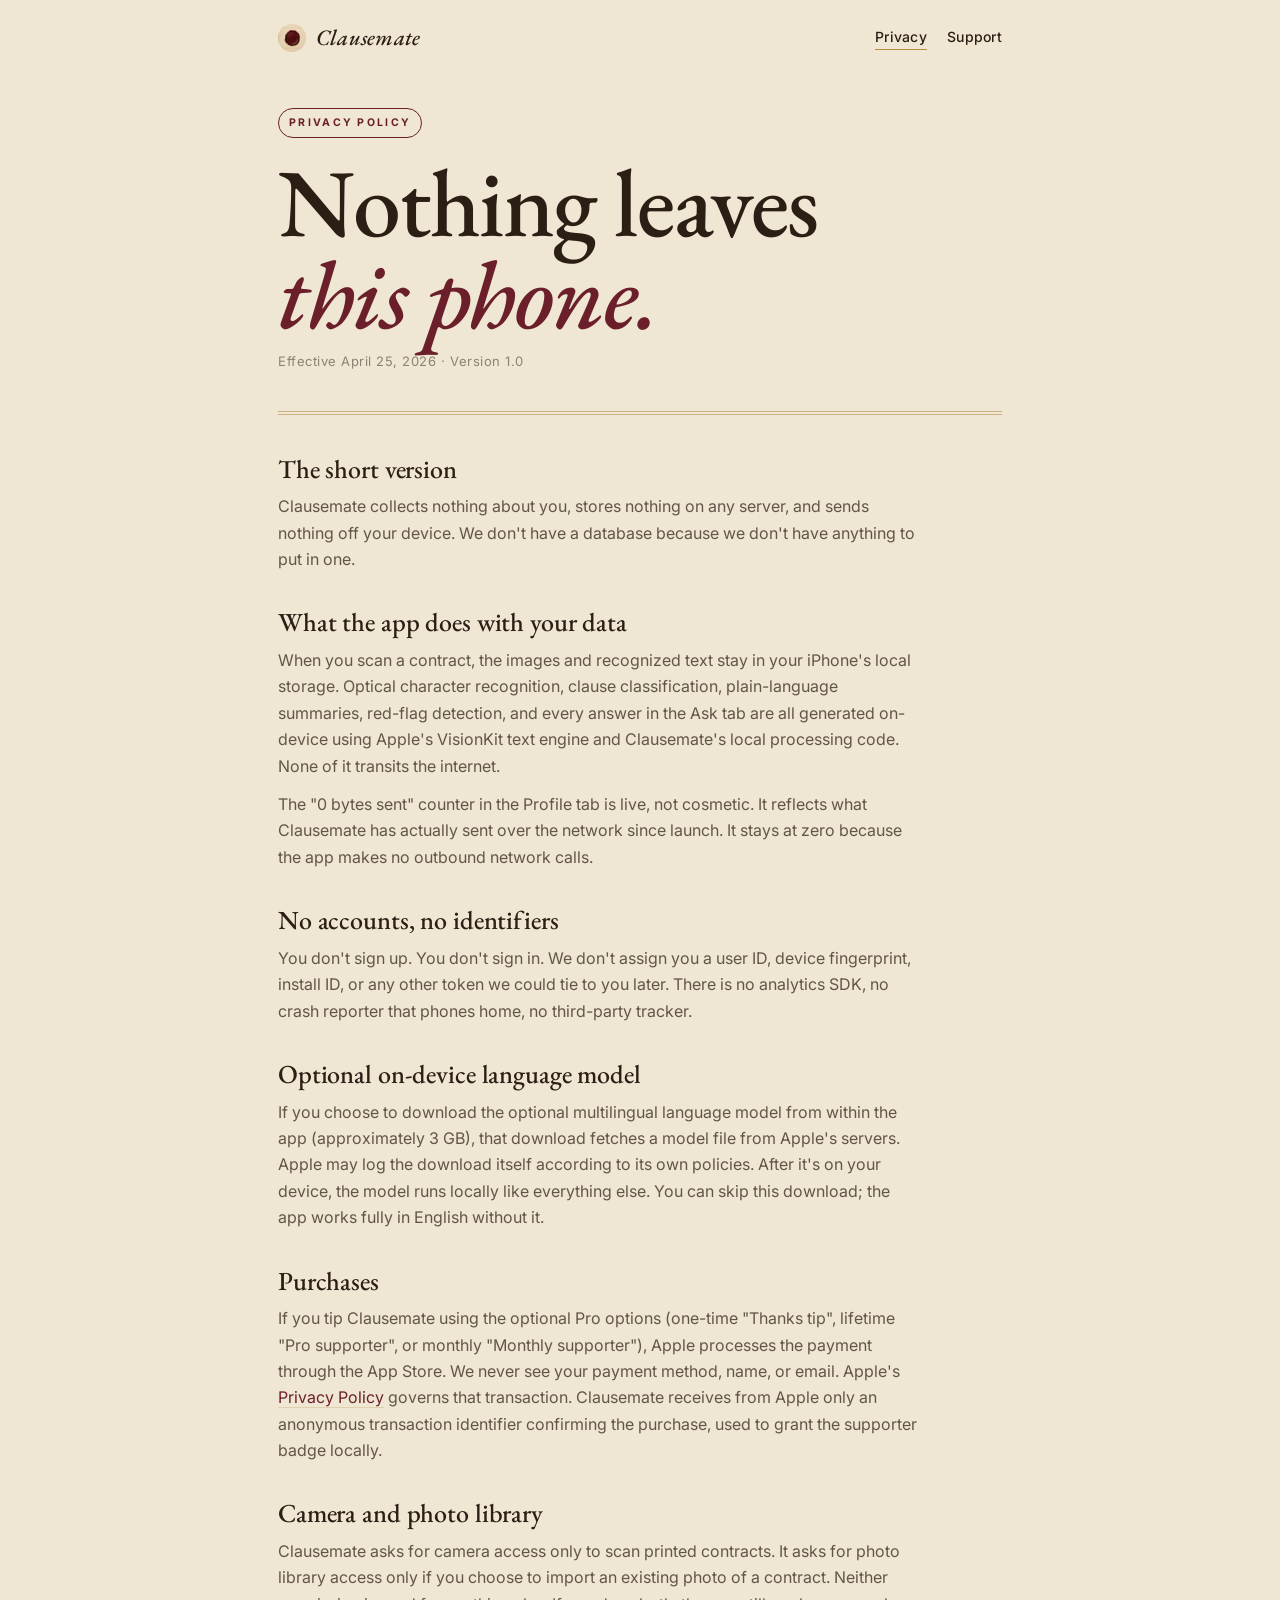
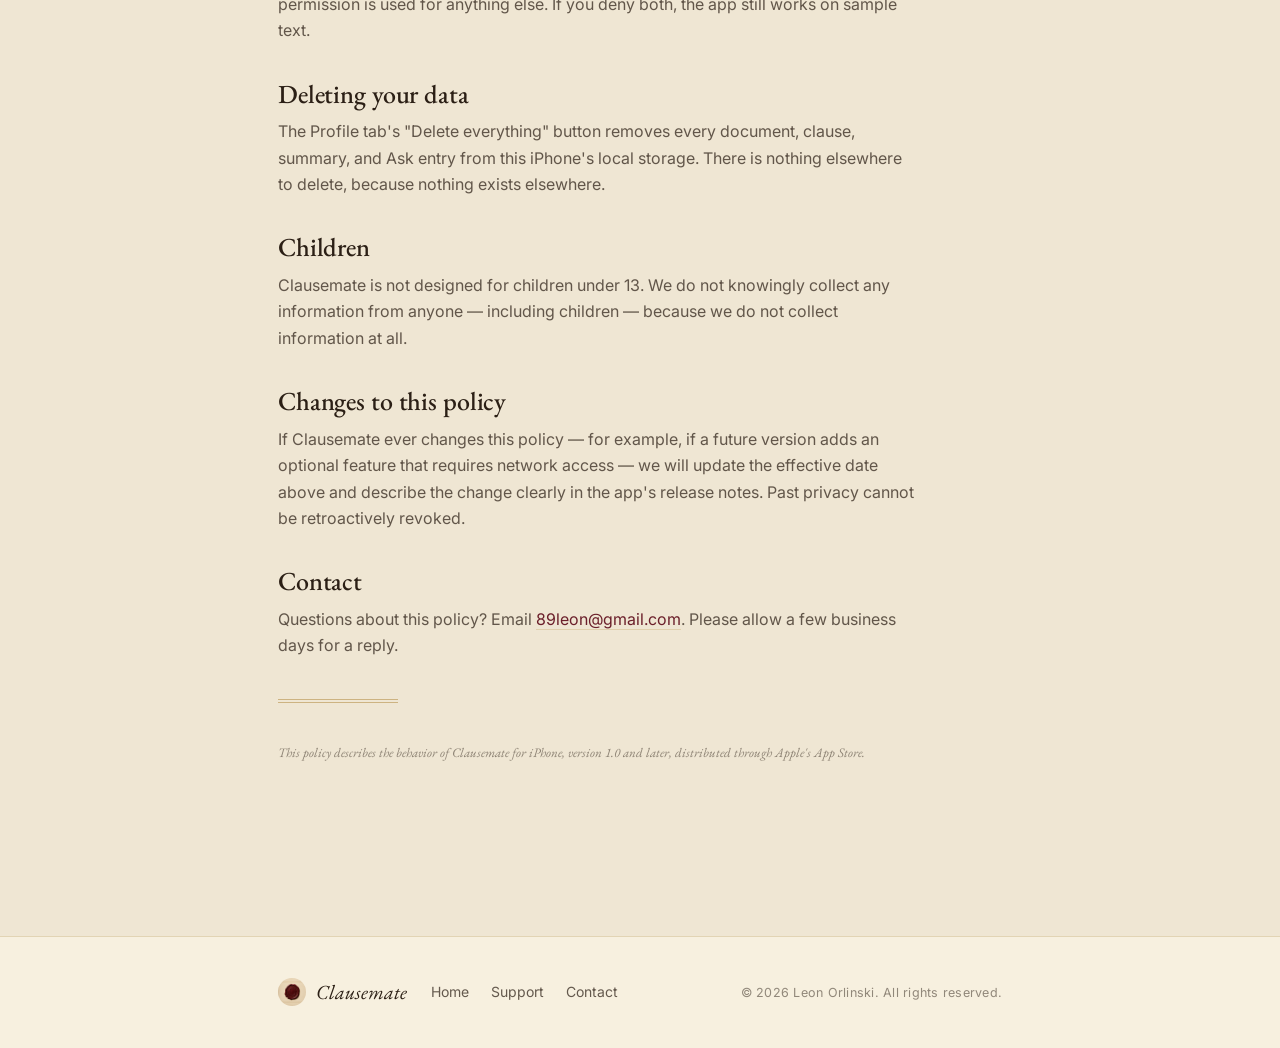
==== privacy.html @ b0a7e8f6 "Clausemate site — privacy, support, landing" ====
<!doctype html>
<html lang="en">
<head>
  <meta charset="utf-8">
  <meta name="viewport" content="width=device-width, initial-scale=1">
  <title>Privacy · Clausemate</title>
  <meta name="description" content="Clausemate does not collect any personal data. Every scan, summary, and question is processed on your iPhone. Zero bytes leave the device.">
  <link rel="icon" type="image/png" href="assets/icon.png">
  <link rel="preconnect" href="https://fonts.googleapis.com">
  <link rel="preconnect" href="https://fonts.gstatic.com" crossorigin>
  <link href="https://fonts.googleapis.com/css2?family=EB+Garamond:ital,wght@0,400;0,500;0,600;1,400&family=Inter:wght@400;500;600&display=swap" rel="stylesheet">
  <link rel="stylesheet" href="style.css">
</head>
<body>

  <header class="topbar">
    <div class="wrap">
      <a href="/" class="brand">
        <img src="assets/icon.png" alt="" class="seal-sm">
        <span class="brand-name">Clausemate</span>
      </a>
      <nav class="topnav">
        <a href="privacy.html" aria-current="page">Privacy</a>
        <a href="support.html">Support</a>
      </nav>
    </div>
  </header>

  <main class="doc wrap">
    <span class="kicker">PRIVACY POLICY</span>
    <h1 class="display">Nothing leaves<br><em>this phone.</em></h1>
    <p class="doc-meta">Effective April 25, 2026 · Version 1.0</p>

    <div class="rule"></div>

    <section class="doc-section">
      <h2>The short version</h2>
      <p>Clausemate collects nothing about you, stores nothing on any server, and sends nothing off your device. We don't have a database because we don't have anything to put in one.</p>
    </section>

    <section class="doc-section">
      <h2>What the app does with your data</h2>
      <p>When you scan a contract, the images and recognized text stay in your iPhone's local storage. Optical character recognition, clause classification, plain-language summaries, red-flag detection, and every answer in the Ask tab are all generated on-device using Apple's VisionKit text engine and Clausemate's local processing code. None of it transits the internet.</p>
      <p>The "0 bytes sent" counter in the Profile tab is live, not cosmetic. It reflects what Clausemate has actually sent over the network since launch. It stays at zero because the app makes no outbound network calls.</p>
    </section>

    <section class="doc-section">
      <h2>No accounts, no identifiers</h2>
      <p>You don't sign up. You don't sign in. We don't assign you a user ID, device fingerprint, install ID, or any other token we could tie to you later. There is no analytics SDK, no crash reporter that phones home, no third-party tracker.</p>
    </section>

    <section class="doc-section">
      <h2>Optional on-device language model</h2>
      <p>If you choose to download the optional multilingual language model from within the app (approximately 3 GB), that download fetches a model file from Apple's servers. Apple may log the download itself according to its own policies. After it's on your device, the model runs locally like everything else. You can skip this download; the app works fully in English without it.</p>
    </section>

    <section class="doc-section">
      <h2>Purchases</h2>
      <p>If you tip Clausemate using the optional Pro options (one-time "Thanks tip", lifetime "Pro supporter", or monthly "Monthly supporter"), Apple processes the payment through the App Store. We never see your payment method, name, or email. Apple's <a href="https://www.apple.com/legal/privacy/">Privacy Policy</a> governs that transaction. Clausemate receives from Apple only an anonymous transaction identifier confirming the purchase, used to grant the supporter badge locally.</p>
    </section>

    <section class="doc-section">
      <h2>Camera and photo library</h2>
      <p>Clausemate asks for camera access only to scan printed contracts. It asks for photo library access only if you choose to import an existing photo of a contract. Neither permission is used for anything else. If you deny both, the app still works on sample text.</p>
    </section>

    <section class="doc-section">
      <h2>Deleting your data</h2>
      <p>The Profile tab's "Delete everything" button removes every document, clause, summary, and Ask entry from this iPhone's local storage. There is nothing elsewhere to delete, because nothing exists elsewhere.</p>
    </section>

    <section class="doc-section">
      <h2>Children</h2>
      <p>Clausemate is not designed for children under 13. We do not knowingly collect any information from anyone — including children — because we do not collect information at all.</p>
    </section>

    <section class="doc-section">
      <h2>Changes to this policy</h2>
      <p>If Clausemate ever changes this policy — for example, if a future version adds an optional feature that requires network access — we will update the effective date above and describe the change clearly in the app's release notes. Past privacy cannot be retroactively revoked.</p>
    </section>

    <section class="doc-section">
      <h2>Contact</h2>
      <p>Questions about this policy? Email <a href="mailto:89leon@gmail.com">89leon@gmail.com</a>. Please allow a few business days for a reply.</p>
    </section>

    <div class="rule short"></div>
    <p class="doc-foot">This policy describes the behavior of Clausemate for iPhone, version 1.0 and later, distributed through Apple's App Store.</p>
  </main>

  <footer class="site-footer">
    <div class="wrap foot-wrap">
      <div class="foot-mark">
        <img src="assets/icon.png" alt="" class="seal-sm">
        <span>Clausemate</span>
      </div>
      <nav class="foot-links">
        <a href="/">Home</a>
        <a href="support.html">Support</a>
        <a href="mailto:89leon@gmail.com">Contact</a>
      </nav>
      <p class="copyright">© 2026 Leon Orlinski. All rights reserved.</p>
    </div>
  </footer>

</body>
</html>
---- style.css ----
/* ==== Clausemate web · editorial "Deed" aesthetic ================== */

:root {
  --parchment: #EFE6D3;
  --cream:     #F7F0DF;
  --paperline: #E2D4B4;
  --ink:       #2B1F15;
  --ink-2:     rgba(43, 31, 21, 0.72);
  --ink-3:     rgba(43, 31, 21, 0.50);
  --burgundy:  #6B1F2A;
  --burgundy-soft: rgba(107, 31, 42, 0.08);
  --gold:      #B38A3E;
  --gold-soft: rgba(179, 138, 62, 0.25);

  --rule-gold: rgba(179, 138, 62, 0.55);
  --display: "EB Garamond", "Iowan Old Style", "Hoefler Text", serif;
  --body:    "Inter", -apple-system, BlinkMacSystemFont, "Segoe UI", Helvetica, Arial, sans-serif;
}

* { box-sizing: border-box; }

html, body {
  margin: 0;
  padding: 0;
  background: var(--parchment);
  color: var(--ink);
  font-family: var(--body);
  -webkit-font-smoothing: antialiased;
  -moz-osx-font-smoothing: grayscale;
  line-height: 1.55;
  font-size: 16px;
}

a {
  color: var(--burgundy);
  text-decoration: none;
  border-bottom: 1px solid var(--gold-soft);
  transition: border-color .18s ease, color .18s ease;
}
a:hover { border-color: var(--burgundy); }

.wrap {
  max-width: 780px;
  margin: 0 auto;
  padding: 0 28px;
}

/* ---- Topbar --------------------------------------------------------- */

.topbar {
  padding: 24px 0 0;
}
.topbar .wrap {
  display: flex;
  align-items: center;
  justify-content: space-between;
  gap: 16px;
}
.brand {
  display: inline-flex;
  align-items: center;
  gap: 10px;
  font-family: var(--display);
  font-style: italic;
  font-weight: 500;
  font-size: 22px;
  color: var(--ink);
  border-bottom: none;
  letter-spacing: 0.01em;
}
.brand-name { line-height: 1; }
.seal-sm {
  width: 28px; height: 28px;
  border-radius: 50%;
  object-fit: cover;
  flex: 0 0 28px;
}
.topnav {
  display: inline-flex;
  gap: 20px;
  font-size: 14px;
  font-weight: 500;
  letter-spacing: 0.02em;
}
.topnav a {
  color: var(--ink);
  border-bottom: none;
  padding-bottom: 2px;
}
.topnav a[aria-current="page"] {
  border-bottom: 1px solid var(--gold);
}

/* ---- Hero ----------------------------------------------------------- */

.hero {
  padding: 72px 28px 56px;
}
.kicker {
  display: inline-block;
  font-size: 10.5px;
  font-weight: 700;
  letter-spacing: 0.22em;
  color: var(--burgundy);
  padding: 6px 10px;
  border: 1px solid var(--burgundy);
  border-radius: 999px;
  text-transform: uppercase;
  margin-bottom: 28px;
}
.display {
  font-family: var(--display);
  font-weight: 500;
  font-size: clamp(54px, 9vw, 96px);
  line-height: 0.96;
  margin: 0 0 24px;
  letter-spacing: -0.015em;
}
.display em {
  font-style: italic;
  color: var(--burgundy);
}
.display-sm {
  font-family: var(--display);
  font-weight: 500;
  font-size: clamp(32px, 5vw, 44px);
  line-height: 1.05;
  margin: 0 0 28px;
}
.display-sm em {
  font-style: italic;
  color: var(--burgundy);
}

.lede {
  font-family: var(--display);
  font-size: clamp(18px, 2vw, 22px);
  line-height: 1.45;
  color: var(--ink-2);
  max-width: 620px;
  margin: 0 0 32px;
}

.rule {
  height: 4px;
  position: relative;
  margin: 40px 0;
  border: none;
}
.rule::before,
.rule::after {
  content: "";
  position: absolute;
  left: 0;
  right: 0;
  height: 1px;
  background: var(--rule-gold);
}
.rule::before { top: 0; }
.rule::after  { bottom: 0; }
.rule.short {
  max-width: 120px;
  margin: 40px 0;
}

.cta-row {
  display: flex;
  align-items: center;
  gap: 20px;
  flex-wrap: wrap;
}
.appstore {
  display: inline-flex;
  align-items: baseline;
  gap: 8px;
  background: var(--ink);
  color: var(--parchment);
  padding: 14px 22px;
  border-radius: 999px;
  border-bottom: none;
  font-weight: 600;
  letter-spacing: 0.01em;
  transition: transform .2s ease, box-shadow .2s ease;
  box-shadow: 0 10px 24px rgba(43, 31, 21, 0.18);
}
.appstore:hover {
  transform: translateY(-1px);
  box-shadow: 0 14px 28px rgba(43, 31, 21, 0.24);
}
.appstore-caption {
  font-size: 10.5px;
  letter-spacing: 0.15em;
  text-transform: uppercase;
  color: var(--gold);
}
.appstore-name {
  font-family: var(--display);
  font-size: 18px;
  font-weight: 500;
  letter-spacing: 0.01em;
}
.cta-note {
  font-size: 13px;
  color: var(--ink-3);
  letter-spacing: 0.02em;
}

/* ---- Promises (3 cards) -------------------------------------------- */

.promises {
  padding: 24px 28px 56px;
  display: grid;
  gap: 18px;
  grid-template-columns: 1fr;
}
@media (min-width: 720px) {
  .promises { grid-template-columns: repeat(3, 1fr); }
}
.promise {
  background: var(--cream);
  border: 1px solid var(--paperline);
  border-radius: 18px;
  padding: 22px 22px 24px;
  position: relative;
}
.promise-num {
  display: inline-block;
  font-family: var(--display);
  font-style: italic;
  color: var(--gold);
  font-size: 22px;
  margin-bottom: 10px;
}
.promise h3 {
  font-family: var(--display);
  font-weight: 500;
  font-size: 22px;
  line-height: 1.15;
  margin: 0 0 8px;
  letter-spacing: -0.005em;
}
.promise p {
  color: var(--ink-2);
  font-size: 14.5px;
  line-height: 1.55;
  margin: 0;
}

/* ---- "What you get back" list -------------------------------------- */

.what {
  padding: 32px 28px 64px;
}
.what-list {
  list-style: none;
  padding: 0;
  margin: 0;
  display: grid;
  gap: 12px;
  grid-template-columns: 1fr;
  font-family: var(--display);
  font-size: 19px;
}
@media (min-width: 720px) {
  .what-list { grid-template-columns: 1fr 1fr; }
}
.what-list li {
  padding: 14px 18px;
  border: 1px solid var(--paperline);
  border-radius: 12px;
  background: var(--cream);
  color: var(--ink);
  display: flex;
  gap: 14px;
  align-items: baseline;
}
.what-tag {
  flex: 0 0 auto;
  font-family: var(--body);
  font-size: 10px;
  font-weight: 700;
  letter-spacing: 0.16em;
  color: var(--burgundy);
  background: var(--burgundy-soft);
  padding: 4px 8px;
  border-radius: 999px;
  text-transform: uppercase;
}

/* ---- Disclaimer ----------------------------------------------------- */

.disclaimer {
  padding: 28px 28px 80px;
  font-family: var(--display);
  font-style: italic;
  font-size: 15.5px;
  color: var(--ink-2);
}
.disclaimer strong {
  font-style: normal;
  font-weight: 600;
  color: var(--burgundy);
}

/* ---- Document pages (privacy, support) ----------------------------- */

.doc {
  padding: 56px 28px 96px;
}
.doc .kicker { margin-bottom: 18px; }
.doc .display { margin-bottom: 10px; }
.doc-meta {
  color: var(--ink-3);
  font-size: 13px;
  letter-spacing: 0.04em;
  margin: 0 0 18px;
}
.doc-section {
  margin: 36px 0;
}
.doc-section h2 {
  font-family: var(--display);
  font-weight: 500;
  font-size: 26px;
  line-height: 1.1;
  margin: 0 0 10px;
  color: var(--ink);
  letter-spacing: -0.005em;
}
.doc-section h3 {
  font-family: var(--display);
  font-weight: 500;
  font-size: 19px;
  line-height: 1.2;
  margin: 18px 0 6px;
  color: var(--burgundy);
}
.doc-section p {
  color: var(--ink-2);
  font-size: 16px;
  line-height: 1.65;
  margin: 0 0 12px;
  max-width: 640px;
}
.doc-foot {
  color: var(--ink-3);
  font-size: 13px;
  font-style: italic;
  font-family: var(--display);
  margin-top: 24px;
}

.big-link {
  font-family: var(--display);
  font-style: italic;
  font-size: 22px;
  color: var(--burgundy);
  border-bottom: 1px solid var(--gold);
}

/* ---- Footer --------------------------------------------------------- */

.site-footer {
  background: var(--cream);
  border-top: 1px solid var(--paperline);
  padding: 40px 0;
  margin-top: 64px;
}
.foot-wrap {
  display: grid;
  gap: 18px;
  grid-template-columns: 1fr;
  align-items: center;
}
@media (min-width: 640px) {
  .foot-wrap {
    grid-template-columns: auto 1fr auto;
    gap: 24px;
  }
}
.foot-mark {
  display: inline-flex;
  align-items: center;
  gap: 10px;
  font-family: var(--display);
  font-style: italic;
  font-size: 20px;
  color: var(--ink);
}
.foot-links {
  display: inline-flex;
  gap: 22px;
  font-size: 14px;
}
.foot-links a {
  color: var(--ink-2);
  border-bottom: none;
}
.foot-links a:hover { color: var(--burgundy); }
.copyright {
  margin: 0;
  color: var(--ink-3);
  font-size: 12.5px;
  letter-spacing: 0.02em;
  text-align: right;
}
@media (max-width: 640px) {
  .copyright { text-align: left; }
}

/* ---- Focus states --------------------------------------------------- */

a:focus-visible,
button:focus-visible {
  outline: 2px solid var(--burgundy);
  outline-offset: 3px;
  border-radius: 4px;
}
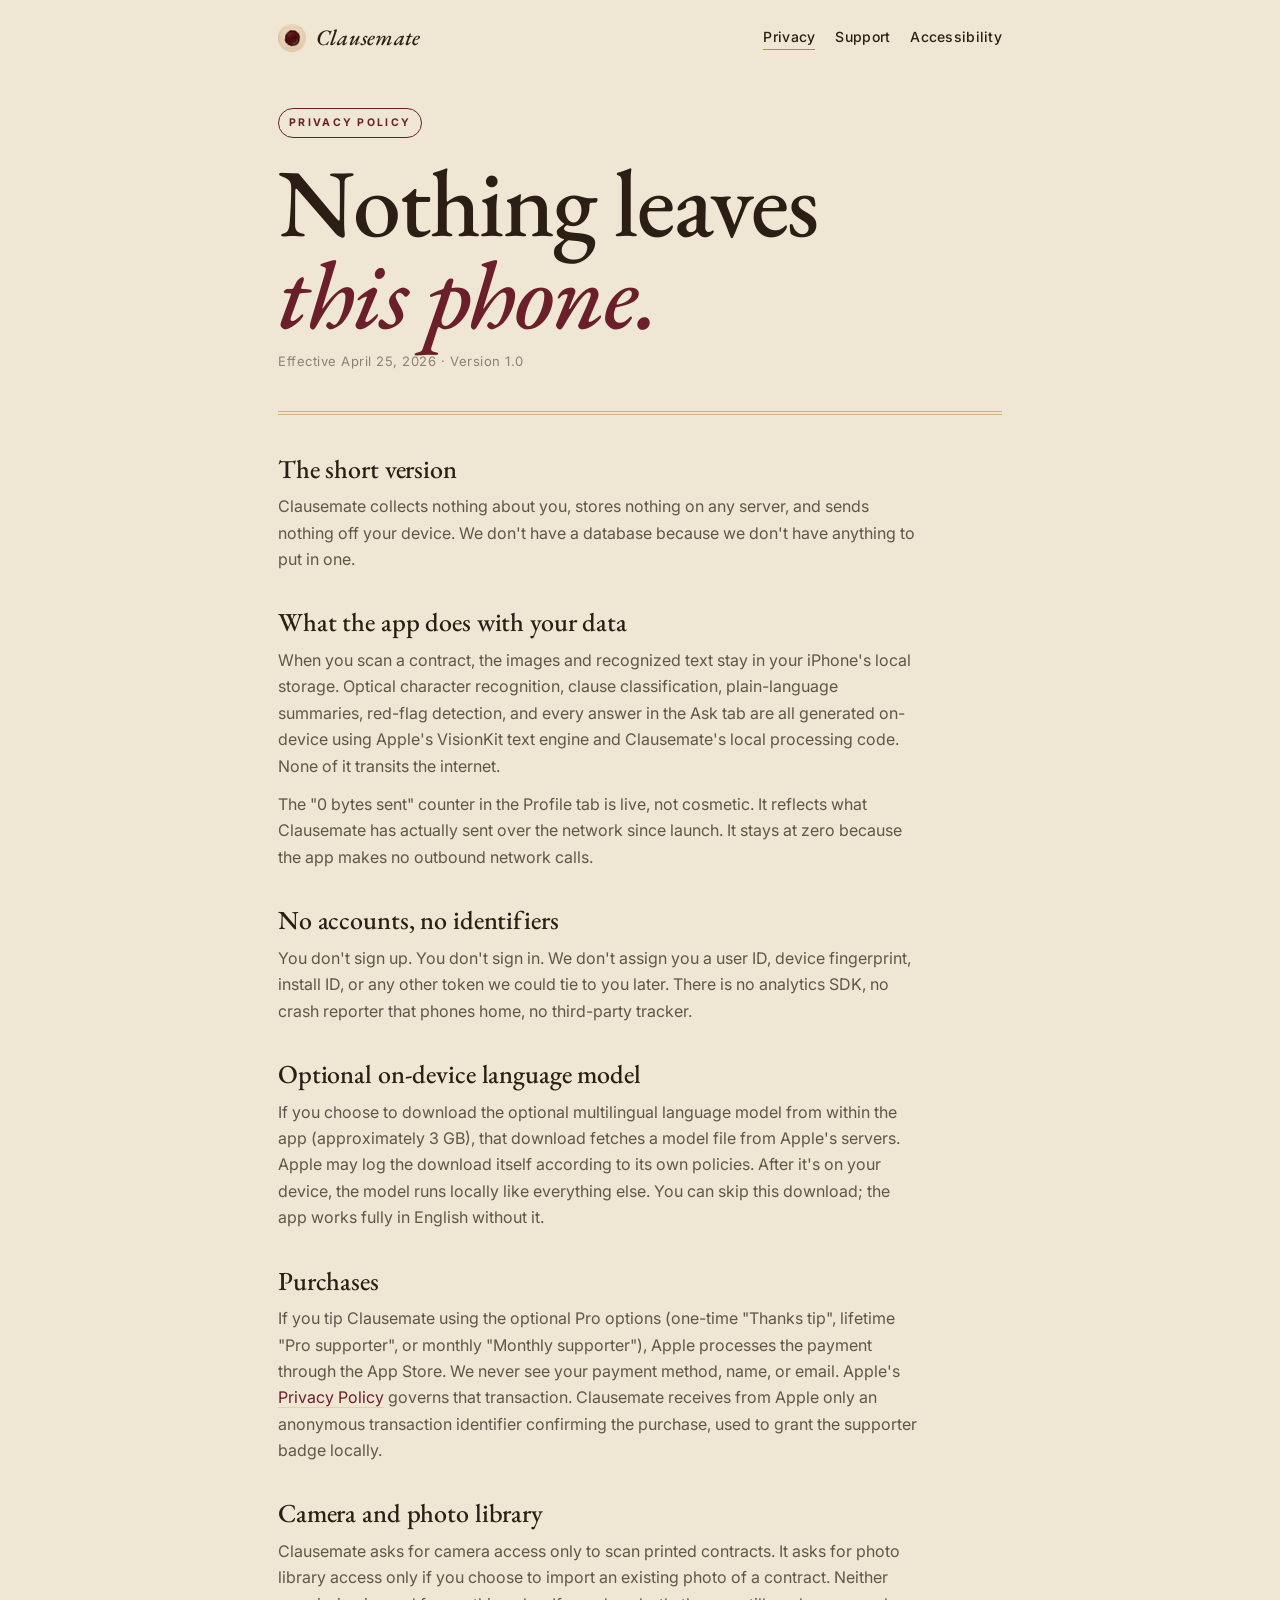
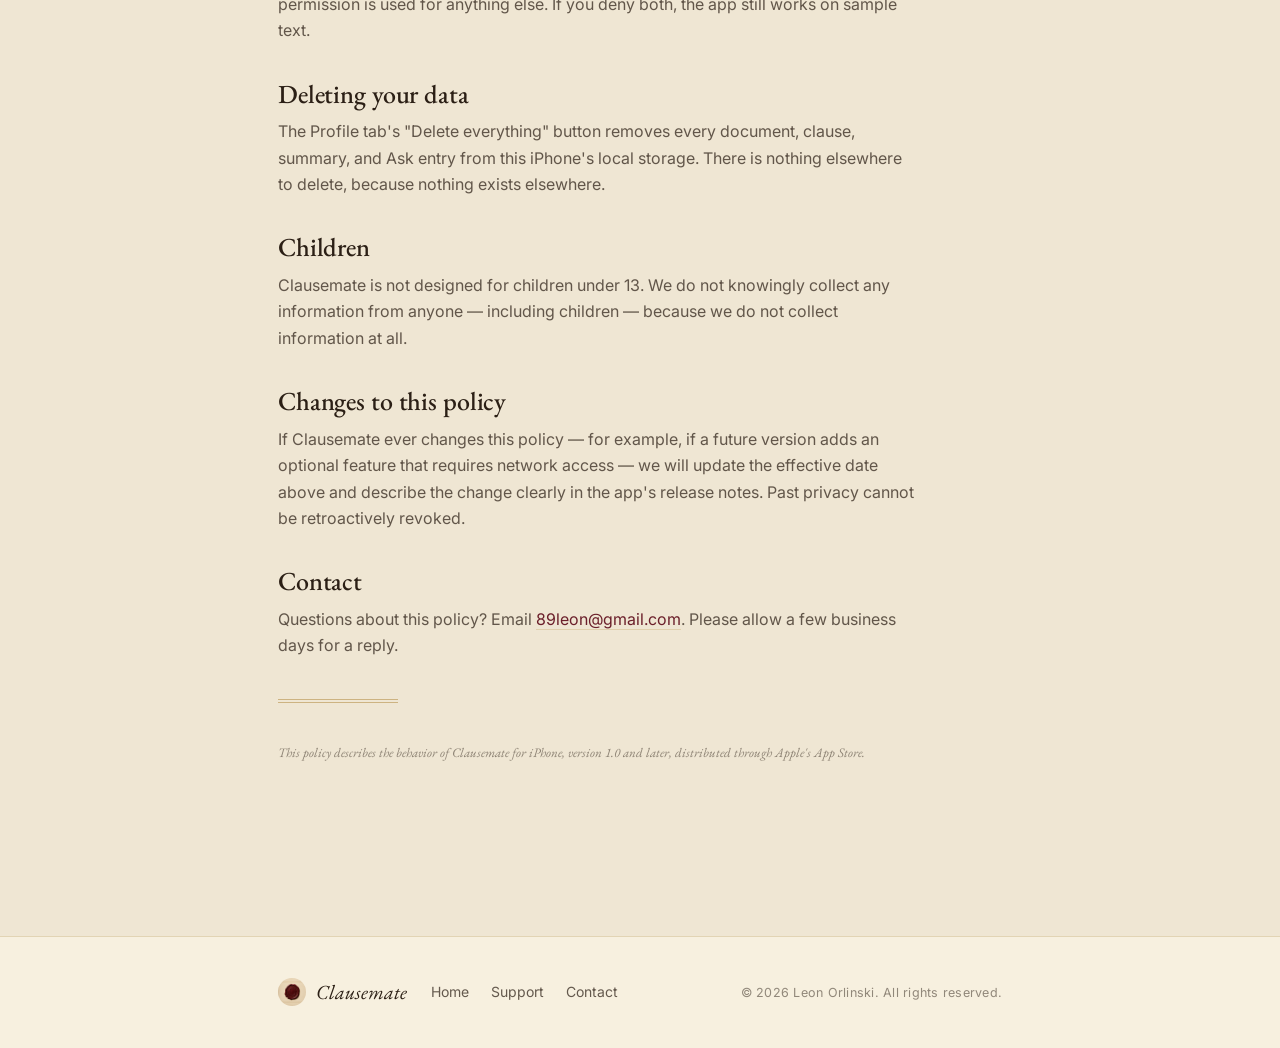
==== commit 8aaea080: "Add accessibility page + nav link on all pages" ====
--- a/privacy.html
+++ b/privacy.html
@@ -22,6 +22,7 @@
       <nav class="topnav">
         <a href="privacy.html" aria-current="page">Privacy</a>
         <a href="support.html">Support</a>
+        <a href="accessibility.html">Accessibility</a>
       </nav>
     </div>
   </header>
